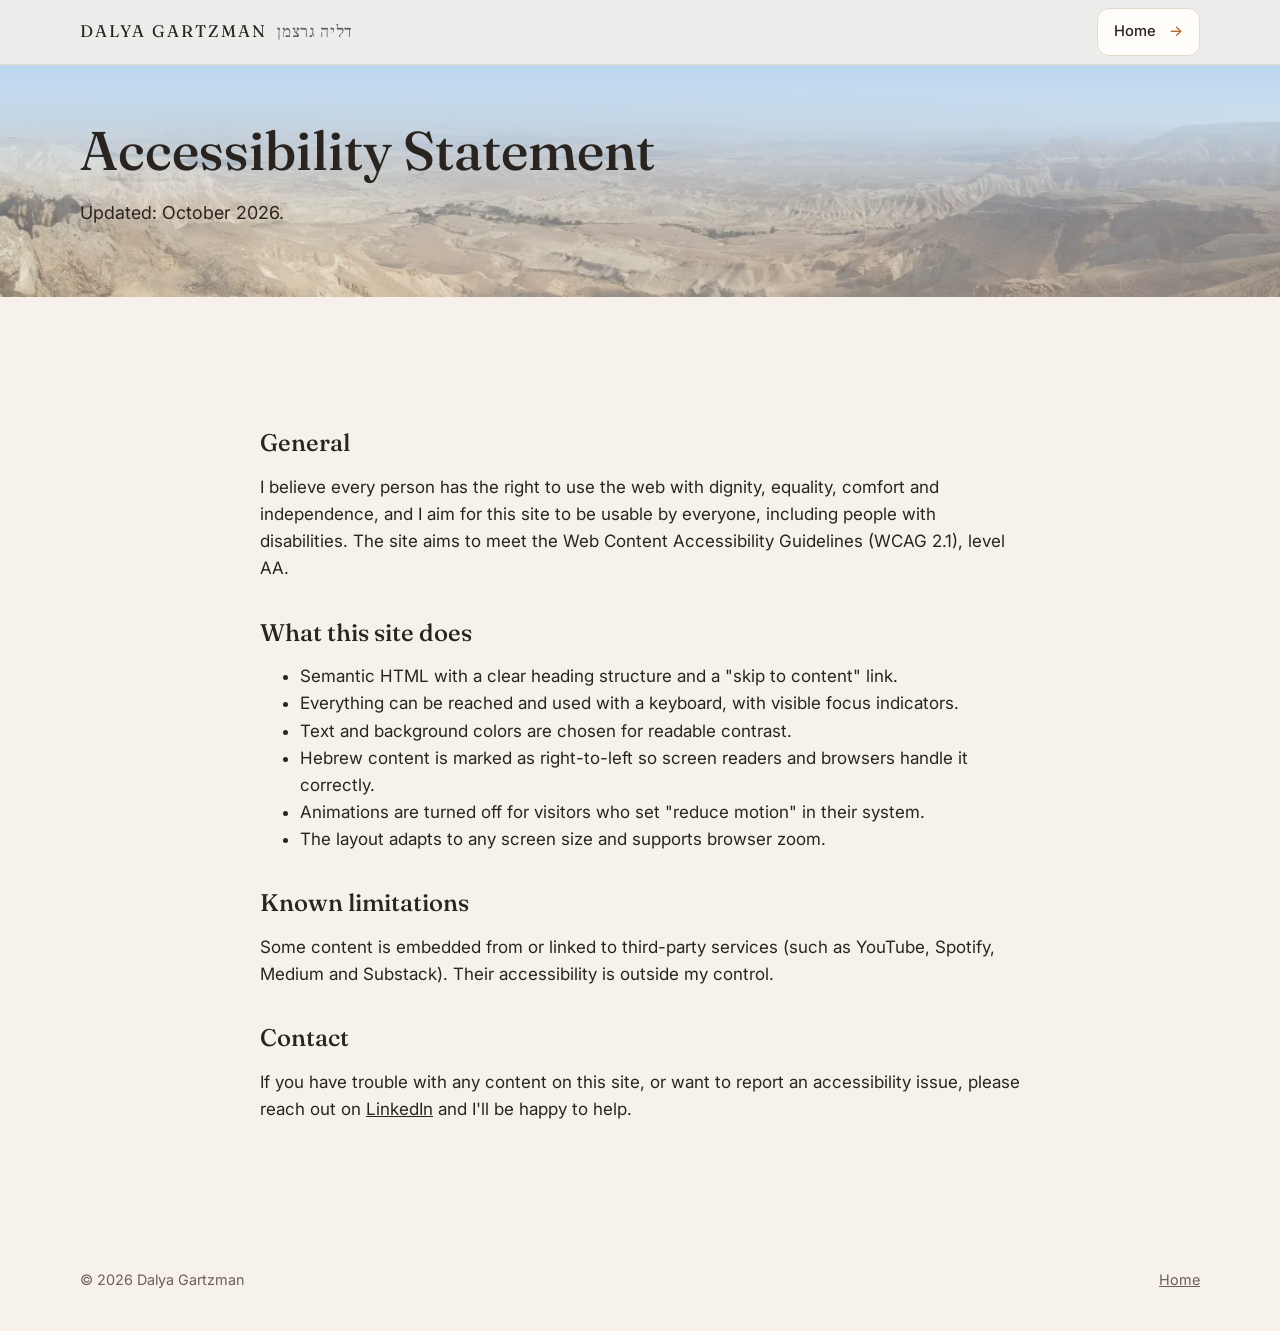
==== accessibility.html @ 388c89ae "Static rebuild of dalyag.me Co-Authored-By: Claude Opus 5.5 <noreply@anthropic.com>" ====
<!doctype html>
<html lang="en">
<head>
  <meta charset="utf-8">
  <meta name="viewport" content="width=device-width, initial-scale=1">
  <title>Accessibility Statement | Dalya Gartzman</title>
  <link rel="icon" href="assets/img/favicon.jpg">
  <link rel="preconnect" href="https://fonts.googleapis.com">
  <link rel="preconnect" href="https://fonts.gstatic.com" crossorigin>
  <link href="https://fonts.googleapis.com/css2?family=Fraunces:opsz,wght@9..144,400;9..144,500&family=Frank+Ruhl+Libre:wght@400;500&family=Heebo:wght@400;500&family=Inter:wght@400;500;600&display=swap" rel="stylesheet">
  <link rel="stylesheet" href="styles.css">
</head>
<body>
  <a class="skip-link" href="#main">Skip to content</a>
  <header class="topbar solid">
    <div class="container">
      <a class="brand" href="index.html">Dalya Gartzman<span lang="he">דליה גרצמן</span></a>
      <a class="pill" href="index.html">Home</a>
    </div>
  </header>

  <main id="main">
    <section class="page-hero">
      <div class="container">
        <h1>Accessibility Statement</h1>
        <p>Updated: October 2026.</p>
      </div>
    </section>

    <section class="section">
      <div class="container prose">
        <h2>General</h2>
        <p>I believe every person has the right to use the web with dignity, equality, comfort and independence, and I aim for this site to be usable by everyone, including people with disabilities. The site aims to meet the Web Content Accessibility Guidelines (WCAG 2.1), level AA.</p>

        <h2>What this site does</h2>
        <ul>
          <li>Semantic HTML with a clear heading structure and a "skip to content" link.</li>
          <li>Everything can be reached and used with a keyboard, with visible focus indicators.</li>
          <li>Text and background colors are chosen for readable contrast.</li>
          <li>Hebrew content is marked as right-to-left so screen readers and browsers handle it correctly.</li>
          <li>Animations are turned off for visitors who set "reduce motion" in their system.</li>
          <li>The layout adapts to any screen size and supports browser zoom.</li>
        </ul>

        <h2>Known limitations</h2>
        <p>Some content is embedded from or linked to third-party services (such as YouTube, Spotify, Medium and Substack). Their accessibility is outside my control.</p>

        <h2>Contact</h2>
        <p>If you have trouble with any content on this site, or want to report an accessibility issue, please reach out on <a href="https://www.linkedin.com/in/dalya-gar/" target="_blank" rel="noopener">LinkedIn</a> and I'll be happy to help.</p>
      </div>
    </section>
  </main>

  <footer class="footer">
    <div class="container">
      <span>© <span data-year>2026</span> Dalya Gartzman</span>
      <a href="index.html">Home</a>
    </div>
  </footer>
  <script src="main.js" defer></script>
</body>
</html>
---- styles.css ----
/* ---------- Tokens ---------- */
:root {
  --sand: #f6f1ea;
  --sand-2: #ede4d6;
  --paper: #fffdf9;
  --ink: #2a2420;
  --muted: #6b6058;
  --line: #e2d8c9;
  --sky-1: #a9cbe9;
  --sky-2: #e6f0f8;
  --accent: #b4612a;       /* desert rock */
  --accent-ink: #8f4a1d;
  --mustard: #d9a42b;
  --radius: 16px;
  --shadow: 0 1px 2px rgba(42, 36, 32, .06), 0 8px 24px rgba(42, 36, 32, .08);
  --shadow-hover: 0 2px 4px rgba(42, 36, 32, .08), 0 16px 40px rgba(42, 36, 32, .14);
  --serif: "Fraunces", "Frank Ruhl Libre", Georgia, serif;
  --sans: "Inter", "Heebo", system-ui, -apple-system, "Segoe UI", sans-serif;
  --max: 1120px;
}

*, *::before, *::after { box-sizing: border-box; }
html { scroll-behavior: smooth; scroll-padding-top: 80px; }
body {
  margin: 0;
  font-family: var(--sans);
  font-size: 17px;
  line-height: 1.6;
  color: var(--ink);
  background: var(--sand);
  -webkit-font-smoothing: antialiased;
}
img { max-width: 100%; display: block; }
a { color: inherit; }
h1, h2, h3 { font-family: var(--serif); font-weight: 500; line-height: 1.15; margin: 0; }
[lang="he"] { font-family: "Heebo", var(--sans); }
h1[lang="he"], h2[lang="he"], h3[lang="he"], .he-serif { font-family: "Frank Ruhl Libre", var(--serif); }

.skip-link {
  position: absolute; left: -9999px; top: 8px; z-index: 100;
  background: var(--ink); color: #fff; padding: 8px 14px; border-radius: 8px;
}
.skip-link:focus { left: 8px; }
:focus-visible { outline: 3px solid var(--accent); outline-offset: 3px; border-radius: 6px; }

.container { width: min(var(--max), 100% - 40px); margin-inline: auto; }

/* ---------- Top bar ---------- */
.topbar {
  position: fixed; inset: 0 0 auto 0; z-index: 50;
  transition: background .25s, box-shadow .25s, backdrop-filter .25s;
}
.topbar.scrolled, .topbar.solid {
  background: rgba(246, 241, 234, .88);
  backdrop-filter: saturate(1.4) blur(12px);
  -webkit-backdrop-filter: saturate(1.4) blur(12px);
  box-shadow: 0 1px 0 var(--line);
}
.topbar .container { display: flex; align-items: center; justify-content: space-between; height: 64px; gap: 16px; }
.brand { text-decoration: none; font-family: var(--serif); font-size: 1.05rem; letter-spacing: .12em; text-transform: uppercase; white-space: nowrap; }
.brand span { font-family: "Frank Ruhl Libre", var(--serif); letter-spacing: .04em; margin-inline-start: .6em; opacity: .7; }
.nav { display: flex; gap: 4px; list-style: none; margin: 0; padding: 0; }
.nav a {
  display: block; padding: 6px 10px; border-radius: 999px;
  text-decoration: none; font-size: .86rem; color: var(--ink); opacity: .85;
  transition: background .2s, opacity .2s;
}
.nav a:hover { background: rgba(42, 36, 32, .07); opacity: 1; }
.nav-toggle { display: none; background: none; border: 0; padding: 8px; cursor: pointer; color: var(--ink); }
.nav-toggle svg { width: 26px; height: 26px; }

@media (max-width: 1000px) {
  .nav-toggle { display: block; }
  .nav {
    position: absolute; top: 64px; inset-inline: 12px;
    flex-direction: column; padding: 10px;
    background: var(--paper); border-radius: var(--radius); box-shadow: var(--shadow-hover);
    display: none;
  }
  .nav.open { display: flex; }
  .nav a { padding: 10px 14px; font-size: 1rem; }
}

/* ---------- Hero ---------- */
.hero {
  position: relative; overflow: hidden;
  min-height: min(100vh, 920px);
  padding: 110px 0 140px;
  display: grid; align-items: center;
  background: linear-gradient(180deg, var(--sky-1) 0%, #c7ddf0 35%, var(--sky-2) 62%, var(--sand) 100%);
}
.hero::after {               /* desert panorama along the bottom */
  content: ""; position: absolute; inset: auto 0 0 0; height: 46%;
  background: url("assets/img/desert.webp") center bottom / cover no-repeat;
  -webkit-mask-image: linear-gradient(180deg, transparent 0%, #000 45%);
          mask-image: linear-gradient(180deg, transparent 0%, #000 45%);
  opacity: .95; pointer-events: none;
}
.hero-grid {
  position: relative; z-index: 1;
  display: grid; grid-template-columns: 5fr 6fr; gap: clamp(28px, 5vw, 64px); align-items: center;
}
.portrait {
  border-radius: 24px; overflow: hidden; box-shadow: 0 24px 60px rgba(42, 36, 32, .22);
  aspect-ratio: 900 / 975; max-width: 440px; justify-self: end; width: 100%;
  transform: rotate(-1.5deg);
}
.portrait img { width: 100%; height: 100%; object-fit: cover; }
.hero-panel {
  background: rgba(255, 253, 249, .72);
  backdrop-filter: blur(14px); -webkit-backdrop-filter: blur(14px);
  border: 1px solid rgba(255, 255, 255, .6);
  border-radius: 24px; padding: clamp(24px, 4vw, 44px);
  box-shadow: var(--shadow);
}
.eyebrow { font-size: .8rem; letter-spacing: .18em; text-transform: uppercase; color: var(--accent-ink); font-weight: 600; margin: 0 0 10px; }
.hero h1 { font-size: clamp(2.2rem, 4.6vw, 3.6rem); letter-spacing: -.01em; }
.hero h1 .he { display: block; font-family: "Frank Ruhl Libre", var(--serif); font-size: .5em; color: var(--muted); margin-top: 6px; }
.tagline { font-size: 1.15rem; color: var(--muted); margin: 14px 0 26px; }
.tagline b { color: var(--ink); font-weight: 600; }
.pill-grid { display: grid; grid-template-columns: 1fr 1fr; gap: 10px; margin-bottom: 26px; }
.pill {
  display: flex; align-items: center; gap: .35em;
  padding: 11px 16px; border-radius: 12px;
  background: var(--paper); border: 1px solid var(--line);
  text-decoration: none; font-size: .92rem; font-weight: 500;
  transition: transform .15s, border-color .15s, box-shadow .15s;
}
.pill:last-child:nth-child(odd) { grid-column: 1 / -1; }
.pill::after { content: "→"; color: var(--accent); margin-inline-start: auto; padding-inline-start: 8px; transition: transform .15s; }
.pill:hover { border-color: var(--accent); box-shadow: var(--shadow); transform: translateY(-1px); }
.pill:hover::after { transform: translateX(3px); }

@media (max-width: 820px) {
  .hero { padding-top: 96px; min-height: 0; }
  .hero-grid { grid-template-columns: 1fr; }
  .portrait { justify-self: center; max-width: 280px; transform: none; }
  .pill-grid { grid-template-columns: 1fr; }
}

/* ---------- Socials ---------- */
.socials { display: flex; flex-wrap: wrap; gap: 10px; list-style: none; margin: 0; padding: 0; }
.socials a { display: block; width: 40px; height: 40px; border-radius: 50%; transition: transform .15s, opacity .15s; }
.socials a:hover { transform: translateY(-2px); opacity: .8; }
.socials img { width: 100%; height: 100%; }

/* ---------- Sections ---------- */
.section { padding: clamp(56px, 8vw, 96px) 0; }
.section.alt { background: var(--paper); }
.section-head { max-width: 880px; margin-bottom: 36px; }
.section-head h2 { font-size: clamp(1.9rem, 3.4vw, 2.6rem); }
.section-head h2::after {
  content: ""; display: block; width: 48px; height: 3px; border-radius: 2px;
  background: var(--mustard); margin-top: 14px;
}
.section-head[dir="rtl"] { margin-inline-start: auto; }
.section-head p { color: var(--muted); margin: 16px 0 0; font-size: 1.05rem; }
.section-head a { color: var(--accent-ink); }

.grid { display: grid; gap: 22px; grid-template-columns: repeat(auto-fill, minmax(240px, 1fr)); }
.grid.two { grid-template-columns: repeat(auto-fill, minmax(300px, 1fr)); }
@media (min-width: 760px) { .grid.two { grid-template-columns: 1fr 1fr; max-width: 820px; } }

/* ---------- Cards ---------- */
.card {
  position: relative; display: flex; flex-direction: column;
  background: var(--paper); border-radius: var(--radius); overflow: hidden;
  box-shadow: var(--shadow); text-decoration: none;
  transition: transform .2s, box-shadow .2s;
}
.section.alt .card { background: var(--sand); }
a.card:hover, .card:focus-within { transform: translateY(-4px); box-shadow: var(--shadow-hover); }
.card-media { aspect-ratio: 16 / 10; background: #fff; overflow: hidden; }
.card-media img { width: 100%; height: 100%; object-fit: cover; transition: transform .4s; }
.card-media.contain img { object-fit: contain; padding: 10px; }
a.card:hover .card-media img { transform: scale(1.03); }
.card-body { padding: 16px 18px 20px; display: flex; flex-direction: column; gap: 6px; flex: 1; }
.kicker { font-size: .72rem; letter-spacing: .14em; text-transform: uppercase; color: var(--accent-ink); font-weight: 600; }
.card h3 { font-size: 1.15rem; }
.card p { margin: 0; color: var(--muted); font-size: .93rem; line-height: 1.5; }
.card[dir="rtl"] .kicker { letter-spacing: .02em; }

.card.more {
  align-items: center; justify-content: center; text-align: center; min-height: 180px;
  background: transparent; box-shadow: none; border: 2px dashed var(--line);
  font-family: var(--serif); font-size: 1.2rem; color: var(--accent-ink); gap: 6px;
}
.section.alt .card.more { background: transparent; }
.card.more span { font-size: 1.6rem; transition: transform .2s; }
.card.more:hover { border-color: var(--accent); background: rgba(180, 97, 42, .05); }
.card.more:hover span { transform: translateX(4px); }
[dir="rtl"] .card.more:hover span, .card.more[dir="rtl"]:hover span { transform: translateX(-4px); }

/* GitHub repo cards */
.card.repo { border-top: 4px solid var(--ink); }
.card.repo .card-body { padding: 22px 22px 20px; gap: 10px; }
.repo-owner { display: flex; align-items: center; gap: 8px; font-size: .85rem; color: var(--muted); }
.repo-owner img { width: 20px; height: 20px; }
.card.repo h3 { font-family: ui-monospace, "SF Mono", Menlo, monospace; font-size: 1.05rem; font-weight: 600; overflow-wrap: anywhere; }
.card.repo p { flex: 1; }
.tags { display: flex; flex-wrap: wrap; gap: 6px; list-style: none; margin: 0; padding: 0; }
.tags li { font-size: .75rem; padding: 2px 9px; border-radius: 999px; background: rgba(180, 97, 42, .1); color: var(--accent-ink); }
.lang { display: flex; align-items: center; gap: 6px; font-size: .82rem; color: var(--muted); }
.lang i { width: 10px; height: 10px; border-radius: 50%; }

/* YouTube facade */
.yt {
  position: relative; display: block; width: 100%; aspect-ratio: 16 / 9; padding: 0; border: 0;
  background: #000 center / cover no-repeat; cursor: pointer;
}
.yt img { width: 100%; height: 100%; object-fit: cover; opacity: .92; transition: opacity .2s; }
.yt:hover img { opacity: 1; }
.yt::after {
  content: ""; position: absolute; inset: 50% auto auto 50%; width: 68px; height: 48px; transform: translate(-50%, -50%);
  border-radius: 14px; background: rgba(42, 36, 32, .82) url("data:image/svg+xml,%3Csvg xmlns='http://www.w3.org/2000/svg' viewBox='0 0 24 24' fill='white'%3E%3Cpath d='M8 5v14l11-7z'/%3E%3C/svg%3E") center / 28px no-repeat;
  transition: background-color .2s;
}
.yt:hover::after { background-color: #c4302b; }
.yt-frame { position: relative; aspect-ratio: 16 / 9; background: #000; }
.yt-frame iframe { position: absolute; inset: 0; width: 100%; height: 100%; border: 0; }

/* Spotify */
.spotify { width: 100%; height: 152px; border: 0; border-radius: 12px; display: block; }
.podcast-card { padding: 12px; }

/* ---------- About ---------- */
.about {
  display: grid; grid-template-columns: 180px 1fr; gap: 36px; align-items: center;
  background: var(--paper); border-radius: 24px; padding: clamp(24px, 4vw, 44px); box-shadow: var(--shadow);
}
.about > img { width: 180px; height: 180px; border-radius: 50%; object-fit: cover; object-position: center 20%; }
.about p { margin: 0 0 14px; font-size: 1.1rem; }
.about .muted { color: var(--muted); font-size: 1rem; }
@media (max-width: 640px) {
  .about { grid-template-columns: 1fr; text-align: center; justify-items: center; }
  .about .socials { justify-content: center; }
}

/* ---------- Footer ---------- */
.footer { padding: 32px 0 40px; color: var(--muted); font-size: .9rem; }
.footer .container { display: flex; justify-content: space-between; gap: 16px; flex-wrap: wrap; }
.footer a { color: var(--muted); }

/* ---------- Sub-pages ---------- */
.page-hero {
  position: relative; padding: 120px 0 70px; overflow: hidden;
  background: linear-gradient(180deg, var(--sky-1), var(--sky-2) 70%, var(--sand));
}
.page-hero::after {
  content: ""; position: absolute; inset: auto 0 0 0; height: 70%;
  background: url("assets/img/desert.webp") center bottom / cover no-repeat;
  -webkit-mask-image: linear-gradient(180deg, transparent, #000 60%); mask-image: linear-gradient(180deg, transparent, #000 60%);
  opacity: .55; pointer-events: none;
}
.page-hero .container { position: relative; z-index: 1; }
.page-hero h1 { font-size: clamp(2.2rem, 5vw, 3.4rem); }
.page-hero p { max-width: 680px; font-size: 1.12rem; color: var(--ink); margin: 16px 0 0; }
.page-hero a { color: var(--accent-ink); }
.num {
  position: absolute; top: 10px; inset-inline-start: 10px; z-index: 1;
  background: rgba(42, 36, 32, .82); color: #fff; font-size: .78rem; font-weight: 600;
  padding: 3px 9px; border-radius: 999px;
}
.prose { max-width: 760px; }
.prose h2 { font-size: 1.5rem; margin: 36px 0 10px; }
.prose p, .prose li { color: var(--ink); }

@media (prefers-reduced-motion: reduce) {
  *, *::before, *::after { transition: none !important; scroll-behavior: auto !important; }
}
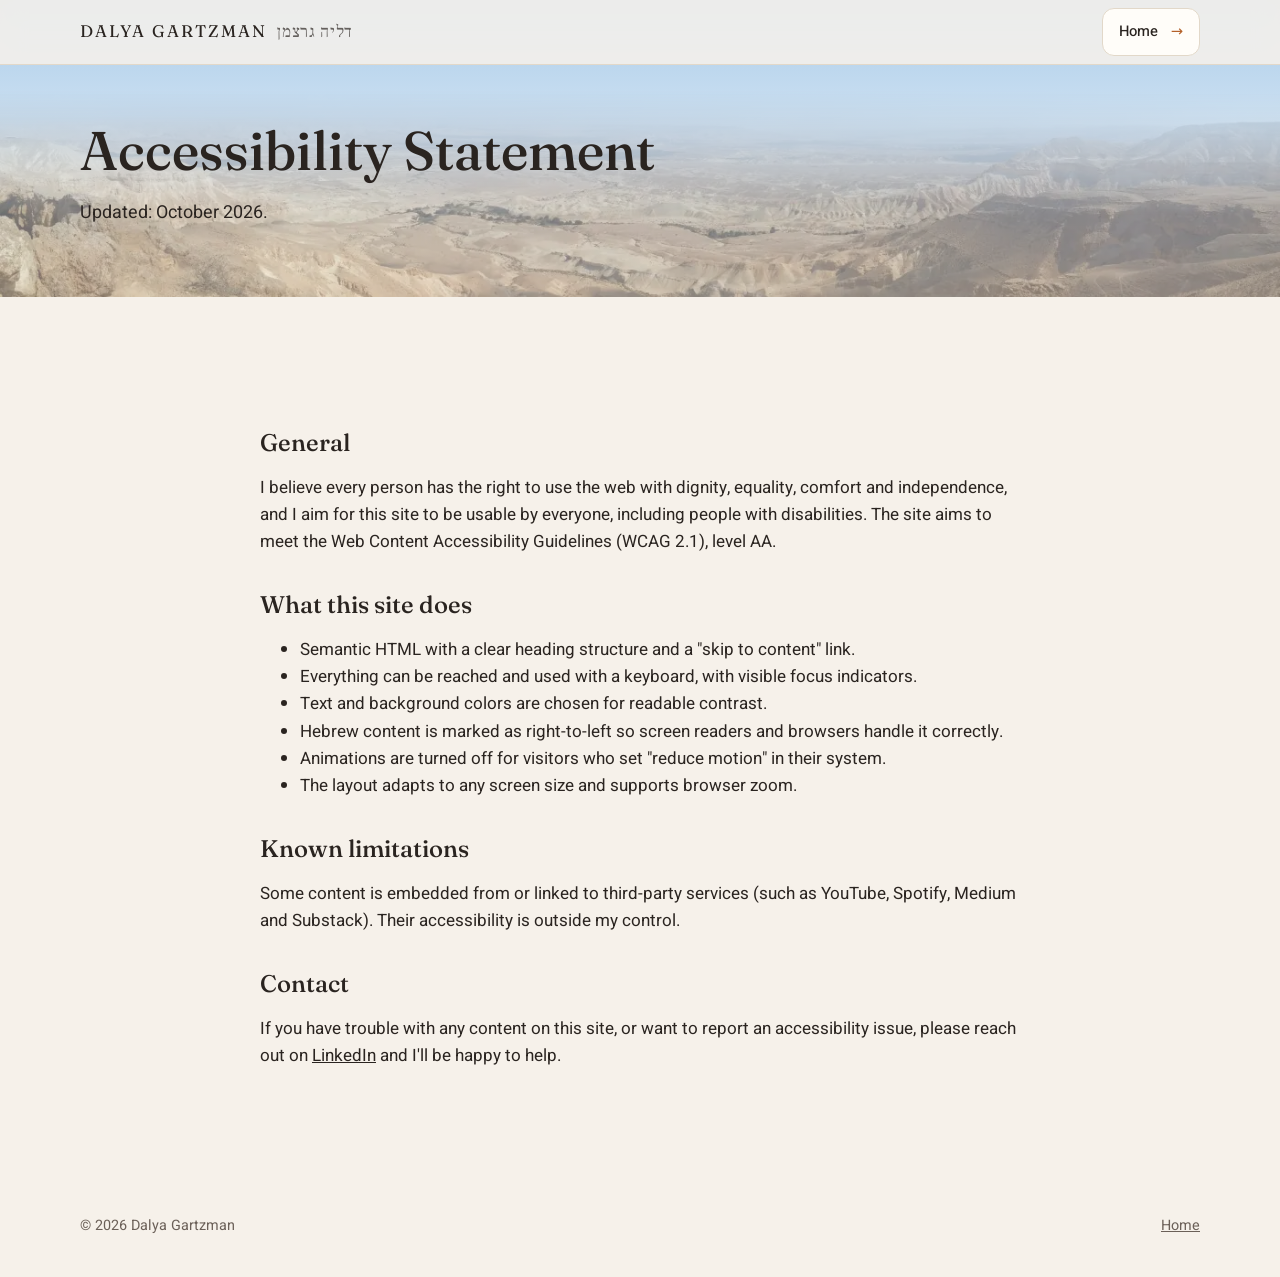
==== commit dd90f035: "Faster mobile load, accessibility and SEO fixes, redirect for old /accesability URL Co-Authored-By: " ====
--- a/accessibility.html
+++ b/accessibility.html
@@ -4,10 +4,12 @@
   <meta charset="utf-8">
   <meta name="viewport" content="width=device-width, initial-scale=1">
   <title>Accessibility Statement | Dalya Gartzman</title>
+  <meta name="description" content="Accessibility statement for dalyag.me: how the site supports keyboard navigation, screen readers, readable contrast and reduced motion.">
   <link rel="icon" href="assets/img/favicon.jpg">
   <link rel="preconnect" href="https://fonts.googleapis.com">
   <link rel="preconnect" href="https://fonts.gstatic.com" crossorigin>
-  <link href="https://fonts.googleapis.com/css2?family=Fraunces:opsz,wght@9..144,400;9..144,500&family=Frank+Ruhl+Libre:wght@400;500&family=Heebo:wght@400;500&family=Inter:wght@400;500;600&display=swap" rel="stylesheet">
+  <link rel="preload" as="style" href="https://fonts.googleapis.com/css2?family=Fraunces:opsz,wght@9..144,500&family=Frank+Ruhl+Libre:wght@500&family=Heebo:wght@400;500;600&display=swap" onload="this.onload=null;this.rel='stylesheet'">
+  <noscript><link rel="stylesheet" href="https://fonts.googleapis.com/css2?family=Fraunces:opsz,wght@9..144,500&family=Frank+Ruhl+Libre:wght@500&family=Heebo:wght@400;500;600&display=swap"></noscript>
   <link rel="stylesheet" href="styles.css">
 </head>
 <body>
--- a/styles.css
+++ b/styles.css
@@ -15,7 +15,7 @@
   --shadow: 0 1px 2px rgba(42, 36, 32, .06), 0 8px 24px rgba(42, 36, 32, .08);
   --shadow-hover: 0 2px 4px rgba(42, 36, 32, .08), 0 16px 40px rgba(42, 36, 32, .14);
   --serif: "Fraunces", "Frank Ruhl Libre", Georgia, serif;
-  --sans: "Inter", "Heebo", system-ui, -apple-system, "Segoe UI", sans-serif;
+  --sans: "Heebo", system-ui, -apple-system, "Segoe UI", sans-serif;
   --max: 1120px;
 }
 
@@ -36,6 +36,7 @@
 [lang="he"] { font-family: "Heebo", var(--sans); }
 h1[lang="he"], h2[lang="he"], h3[lang="he"], .he-serif { font-family: "Frank Ruhl Libre", var(--serif); }
 
+.visually-hidden { position: absolute; width: 1px; height: 1px; overflow: hidden; clip: rect(0 0 0 0); white-space: nowrap; }
 .skip-link {
   position: absolute; left: -9999px; top: 8px; z-index: 100;
   background: var(--ink); color: #fff; padding: 8px 14px; border-radius: 8px;
@@ -143,6 +144,10 @@
 .socials a { display: block; width: 40px; height: 40px; border-radius: 50%; transition: transform .15s, opacity .15s; }
 .socials a:hover { transform: translateY(-2px); opacity: .8; }
 .socials img { width: 100%; height: 100%; }
+@media (max-width: 420px) {
+  .socials { gap: 6px; }
+  .socials a { width: 32px; height: 32px; }
+}
 
 /* ---------- Sections ---------- */
 .section { padding: clamp(56px, 8vw, 96px) 0; }
